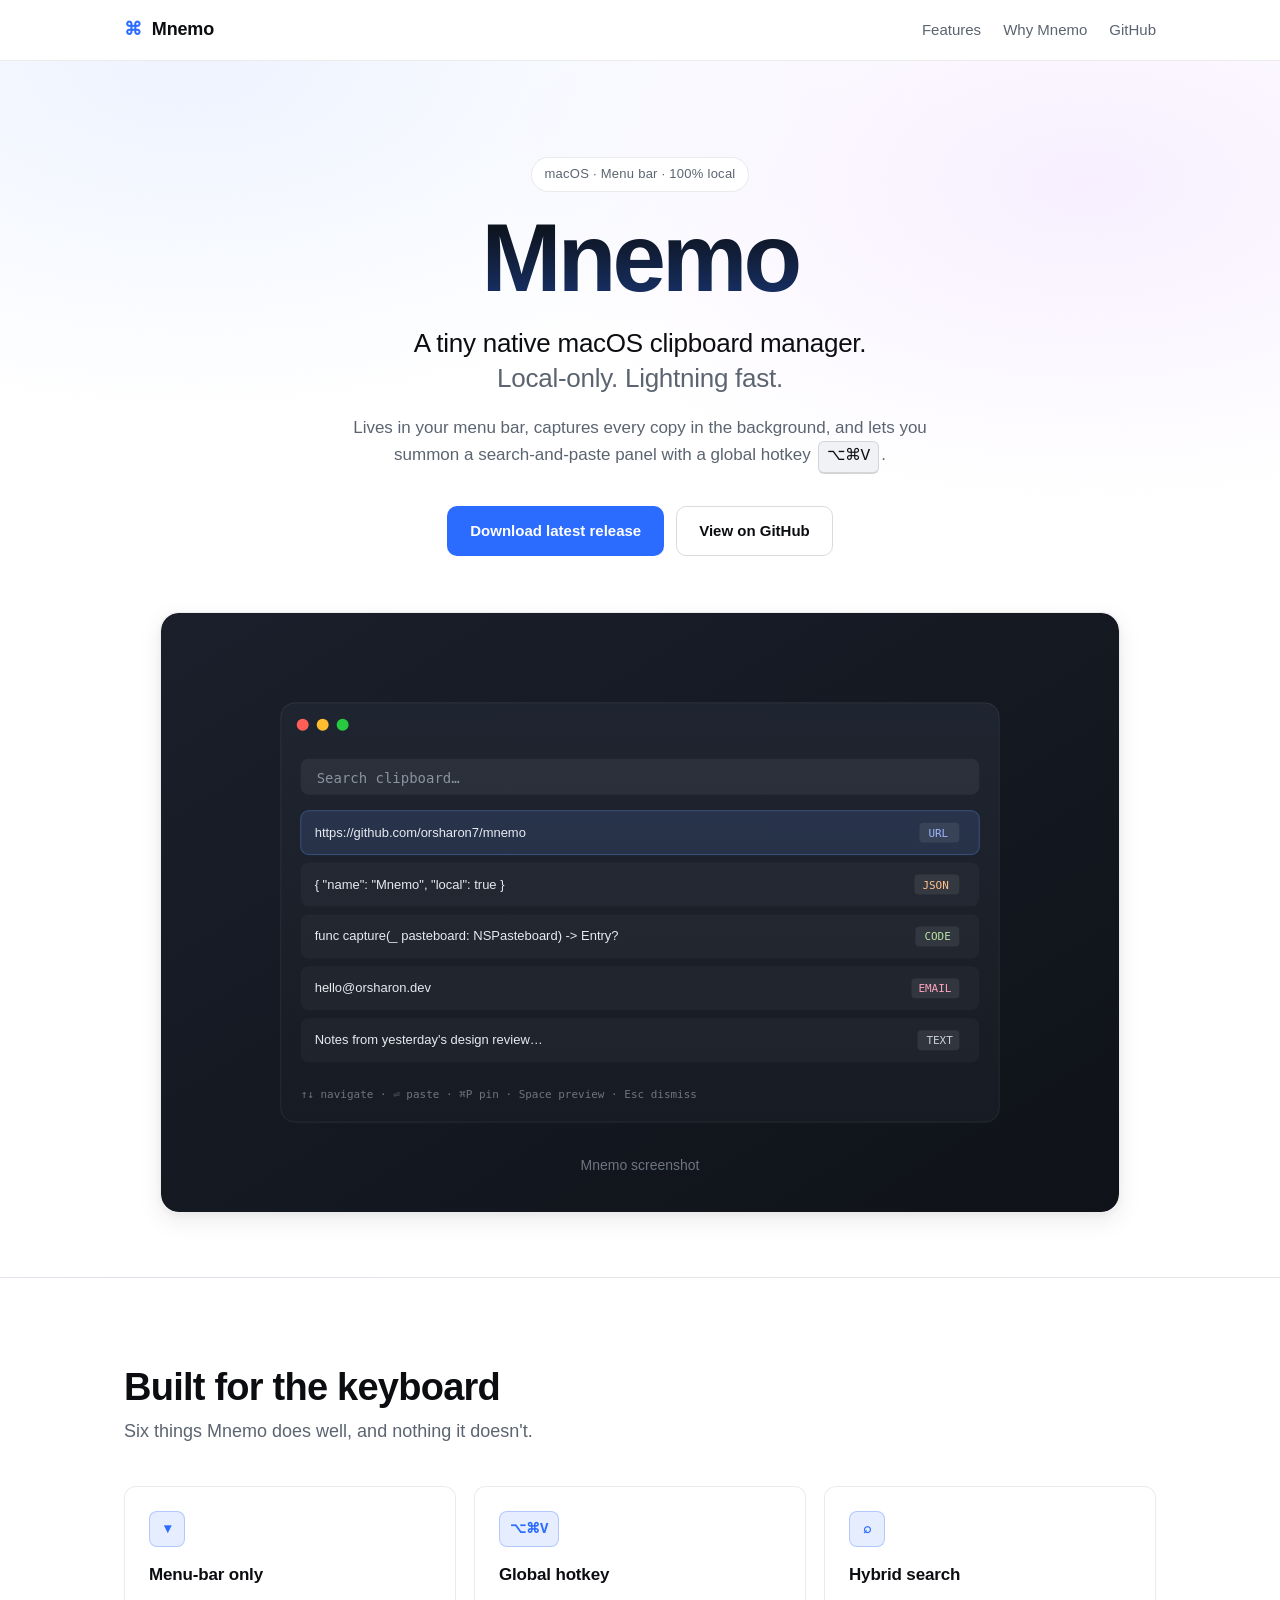
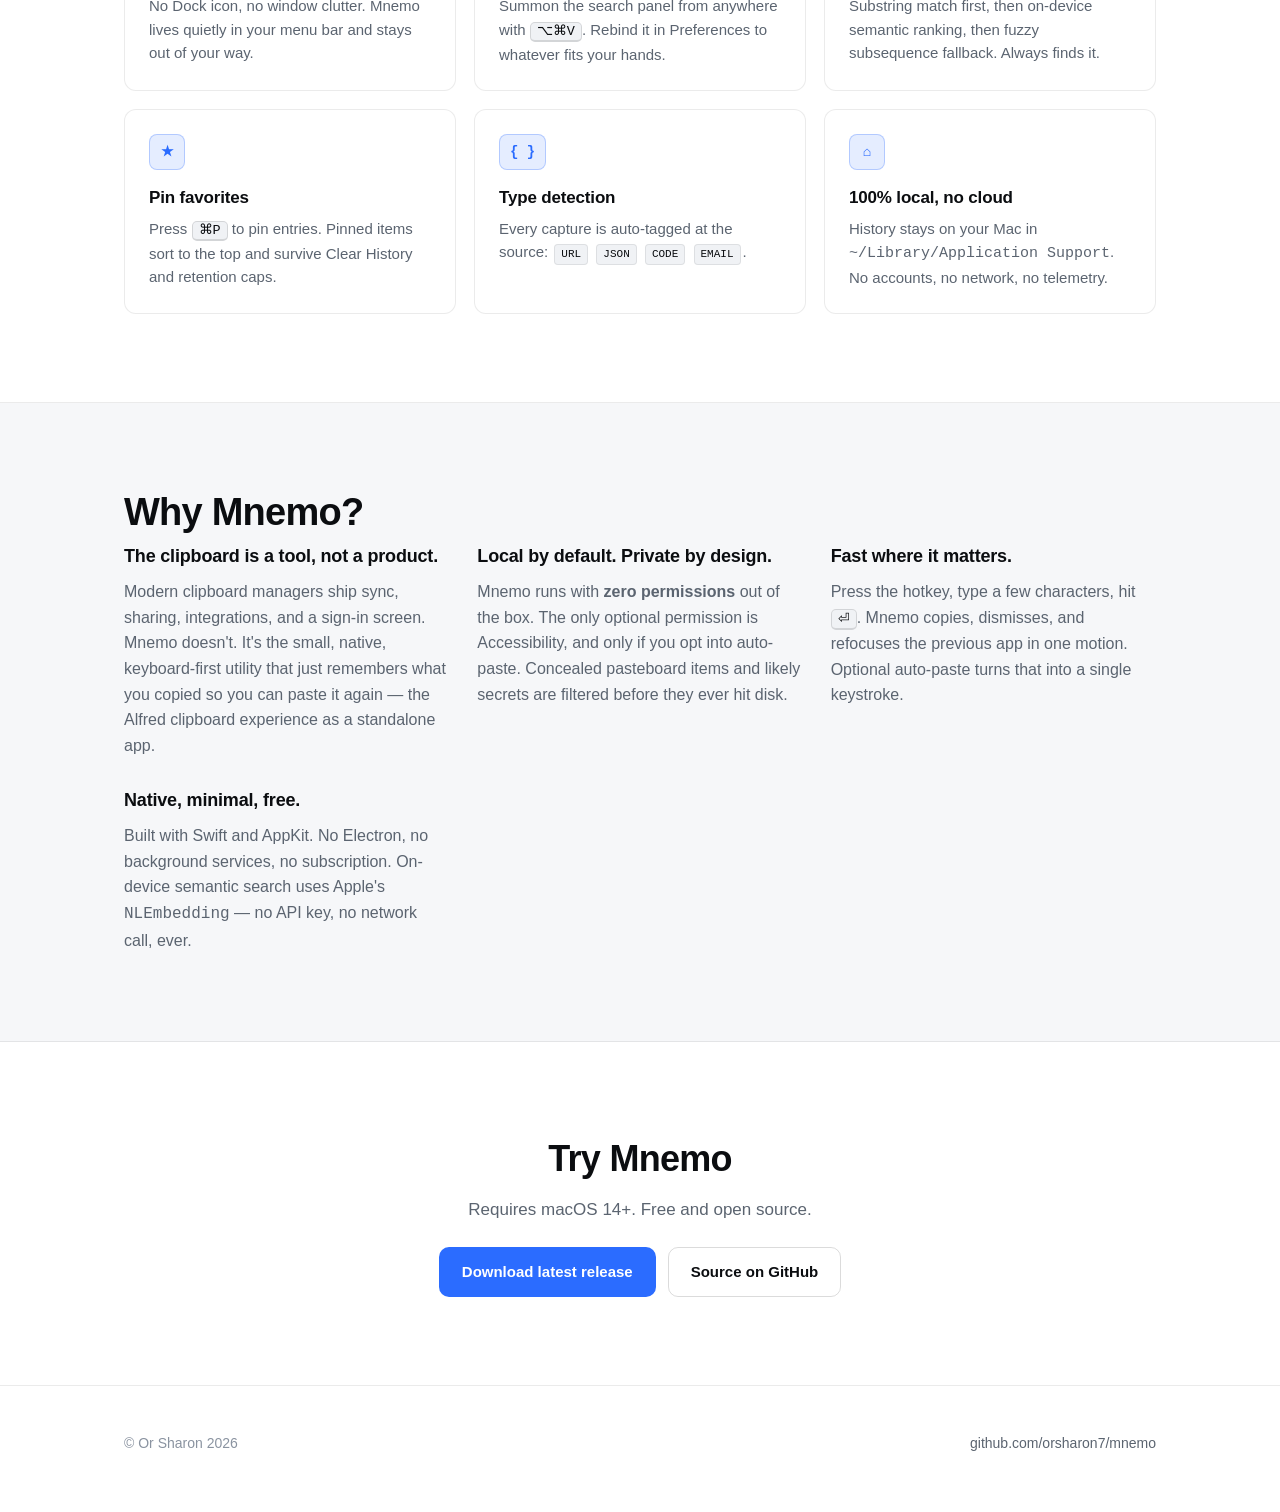
==== site/index.html @ ff79bc94 "feat: marketing landing page (closes #6)" ====
<!DOCTYPE html>
<html lang="en">
<head>
  <meta charset="UTF-8" />
  <meta name="viewport" content="width=device-width, initial-scale=1.0" />
  <title>Mnemo — A tiny native macOS clipboard manager</title>
  <meta name="description" content="A tiny native macOS clipboard manager. Local-only. Lightning fast. Menu-bar only, global hotkey, hybrid search with on-device semantic ranking." />
  <meta name="theme-color" content="#0b0d10" media="(prefers-color-scheme: dark)" />
  <meta name="theme-color" content="#ffffff" media="(prefers-color-scheme: light)" />
  <link rel="stylesheet" href="style.css" />
</head>
<body>
  <header class="nav">
    <div class="container nav-inner">
      <a class="brand" href="#">
        <span class="brand-mark" aria-hidden="true">⌘</span>
        <span class="brand-name">Mnemo</span>
      </a>
      <nav class="nav-links" aria-label="Primary">
        <a href="#features">Features</a>
        <a href="#why">Why Mnemo</a>
        <a href="https://github.com/orsharon7/mnemo" rel="noopener">GitHub</a>
      </nav>
    </div>
  </header>

  <main>
    <section class="hero">
      <div class="container hero-inner">
        <p class="eyebrow">macOS · Menu bar · 100% local</p>
        <h1 class="hero-title">Mnemo</h1>
        <p class="hero-tagline">A tiny native macOS clipboard manager.<br /><span class="muted">Local-only. Lightning fast.</span></p>
        <p class="hero-sub">
          Lives in your menu bar, captures every copy in the background, and lets you summon
          a search-and-paste panel with a global hotkey
          <kbd class="hotkey">⌥⌘V</kbd>.
        </p>
        <div class="cta-row">
          <a class="btn btn-primary" href="https://github.com/orsharon7/mnemo/releases/latest" rel="noopener">
            Download latest release
          </a>
          <a class="btn btn-ghost" href="https://github.com/orsharon7/mnemo" rel="noopener">
            View on GitHub
          </a>
        </div>
        <div class="hero-art" aria-hidden="true">
          <img src="assets/screenshot-placeholder.svg" alt="" loading="lazy" />
        </div>
      </div>
    </section>

    <section id="features" class="section">
      <div class="container">
        <h2 class="section-title">Built for the keyboard</h2>
        <p class="section-lede">Six things Mnemo does well, and nothing it doesn't.</p>
        <ul class="features">
          <li class="feature">
            <div class="feature-icon" aria-hidden="true">▾</div>
            <h3>Menu-bar only</h3>
            <p>No Dock icon, no window clutter. Mnemo lives quietly in your menu bar and stays out of your way.</p>
          </li>
          <li class="feature">
            <div class="feature-icon" aria-hidden="true">⌥⌘V</div>
            <h3>Global hotkey</h3>
            <p>Summon the search panel from anywhere with <kbd>⌥⌘V</kbd>. Rebind it in Preferences to whatever fits your hands.</p>
          </li>
          <li class="feature">
            <div class="feature-icon" aria-hidden="true">⌕</div>
            <h3>Hybrid search</h3>
            <p>Substring match first, then on-device semantic ranking, then fuzzy subsequence fallback. Always finds it.</p>
          </li>
          <li class="feature">
            <div class="feature-icon" aria-hidden="true">★</div>
            <h3>Pin favorites</h3>
            <p>Press <kbd>⌘P</kbd> to pin entries. Pinned items sort to the top and survive Clear History and retention caps.</p>
          </li>
          <li class="feature">
            <div class="feature-icon" aria-hidden="true">{ }</div>
            <h3>Type detection</h3>
            <p>Every capture is auto-tagged at the source: <span class="badge">URL</span> <span class="badge">JSON</span> <span class="badge">CODE</span> <span class="badge">EMAIL</span>.</p>
          </li>
          <li class="feature">
            <div class="feature-icon" aria-hidden="true">⌂</div>
            <h3>100% local, no cloud</h3>
            <p>History stays on your Mac in <code>~/Library/Application Support</code>. No accounts, no network, no telemetry.</p>
          </li>
        </ul>
      </div>
    </section>

    <section id="why" class="section section-alt">
      <div class="container">
        <h2 class="section-title">Why Mnemo?</h2>
        <div class="why-grid">
          <div class="why-item">
            <h3>The clipboard is a tool, not a product.</h3>
            <p>
              Modern clipboard managers ship sync, sharing, integrations, and a sign-in screen.
              Mnemo doesn't. It's the small, native, keyboard-first utility that just remembers
              what you copied so you can paste it again — the Alfred clipboard experience as a
              standalone app.
            </p>
          </div>
          <div class="why-item">
            <h3>Local by default. Private by design.</h3>
            <p>
              Mnemo runs with <strong>zero permissions</strong> out of the box. The only optional
              permission is Accessibility, and only if you opt into auto-paste. Concealed
              pasteboard items and likely secrets are filtered before they ever hit disk.
            </p>
          </div>
          <div class="why-item">
            <h3>Fast where it matters.</h3>
            <p>
              Press the hotkey, type a few characters, hit <kbd>⏎</kbd>. Mnemo copies, dismisses,
              and refocuses the previous app in one motion. Optional auto-paste turns that into
              a single keystroke.
            </p>
          </div>
          <div class="why-item">
            <h3>Native, minimal, free.</h3>
            <p>
              Built with Swift and AppKit. No Electron, no background services, no subscription.
              On-device semantic search uses Apple's <code>NLEmbedding</code> — no API key, no
              network call, ever.
            </p>
          </div>
        </div>
      </div>
    </section>

    <section class="section cta-section">
      <div class="container cta-block">
        <h2>Try Mnemo</h2>
        <p>Requires macOS 14+. Free and open source.</p>
        <div class="cta-row">
          <a class="btn btn-primary" href="https://github.com/orsharon7/mnemo/releases/latest" rel="noopener">
            Download latest release
          </a>
          <a class="btn btn-ghost" href="https://github.com/orsharon7/mnemo" rel="noopener">
            Source on GitHub
          </a>
        </div>
      </div>
    </section>
  </main>

  <footer class="footer">
    <div class="container footer-inner">
      <p>© Or Sharon 2026</p>
      <p><a href="https://github.com/orsharon7/mnemo" rel="noopener">github.com/orsharon7/mnemo</a></p>
    </div>
  </footer>
</body>
</html>
---- site/style.css ----
/* Mnemo landing page — minimal, native, dark-mode-friendly. */

:root {
  /* Light theme (default) */
  --bg: #ffffff;
  --bg-alt: #f6f7f9;
  --surface: #ffffff;
  --border: rgba(0, 0, 0, 0.08);
  --border-strong: rgba(0, 0, 0, 0.14);
  --text: #0b0d10;
  --text-muted: #5b6470;
  --text-faint: #8a93a0;
  --accent: #2b6cff;
  --accent-contrast: #ffffff;
  --kbd-bg: #f0f2f5;
  --kbd-border: rgba(0, 0, 0, 0.12);
  --hero-grad-a: #eef3ff;
  --hero-grad-b: #ffffff;
  --hero-grad-c: #f7efff;
  --shadow-sm: 0 1px 2px rgba(0, 0, 0, 0.04), 0 1px 1px rgba(0, 0, 0, 0.03);
  --shadow-md: 0 8px 24px rgba(0, 0, 0, 0.08), 0 2px 6px rgba(0, 0, 0, 0.04);
  --radius: 12px;
  --radius-lg: 18px;
  --mono: ui-monospace, "SF Mono", "JetBrains Mono", Menlo, Consolas, monospace;
  --sans: -apple-system, BlinkMacSystemFont, "SF Pro Text", "Segoe UI", Roboto, Helvetica, Arial, sans-serif;
}

@media (prefers-color-scheme: dark) {
  :root {
    --bg: #0b0d10;
    --bg-alt: #101317;
    --surface: #14181d;
    --border: rgba(255, 255, 255, 0.08);
    --border-strong: rgba(255, 255, 255, 0.16);
    --text: #f2f4f7;
    --text-muted: #aab2bd;
    --text-faint: #6c7682;
    --accent: #6c9bff;
    --accent-contrast: #0b0d10;
    --kbd-bg: #1a1f25;
    --kbd-border: rgba(255, 255, 255, 0.14);
    --hero-grad-a: #161a26;
    --hero-grad-b: #0b0d10;
    --hero-grad-c: #1a1422;
    --shadow-sm: 0 1px 2px rgba(0, 0, 0, 0.4);
    --shadow-md: 0 12px 40px rgba(0, 0, 0, 0.45), 0 2px 6px rgba(0, 0, 0, 0.35);
  }
}

* { box-sizing: border-box; }

html { scroll-behavior: smooth; }

body {
  margin: 0;
  font-family: var(--sans);
  font-size: 17px;
  line-height: 1.6;
  color: var(--text);
  background: var(--bg);
  -webkit-font-smoothing: antialiased;
  -moz-osx-font-smoothing: grayscale;
  text-rendering: optimizeLegibility;
}

a { color: var(--accent); text-decoration: none; }
a:hover { text-decoration: underline; }

code, kbd, .mono { font-family: var(--mono); }

.container {
  width: 100%;
  max-width: 1080px;
  margin: 0 auto;
  padding: 0 24px;
}

/* ── Nav ───────────────────────────────────────────── */
.nav {
  position: sticky;
  top: 0;
  z-index: 10;
  backdrop-filter: saturate(180%) blur(14px);
  -webkit-backdrop-filter: saturate(180%) blur(14px);
  background: color-mix(in srgb, var(--bg) 78%, transparent);
  border-bottom: 1px solid var(--border);
}
.nav-inner {
  display: flex;
  align-items: center;
  justify-content: space-between;
  height: 60px;
}
.brand {
  display: inline-flex;
  align-items: baseline;
  gap: 10px;
  color: var(--text);
  font-weight: 600;
  letter-spacing: -0.01em;
}
.brand:hover { text-decoration: none; }
.brand-mark {
  font-family: var(--mono);
  font-size: 18px;
  color: var(--accent);
}
.brand-name { font-size: 18px; }
.nav-links { display: flex; gap: 22px; }
.nav-links a {
  color: var(--text-muted);
  font-size: 15px;
}
.nav-links a:hover { color: var(--text); text-decoration: none; }

/* ── Hero ──────────────────────────────────────────── */
.hero {
  position: relative;
  padding: 96px 0 64px;
  background:
    radial-gradient(1100px 600px at 15% 0%, var(--hero-grad-a), transparent 60%),
    radial-gradient(900px 500px at 85% 10%, var(--hero-grad-c), transparent 65%),
    var(--bg);
  border-bottom: 1px solid var(--border);
  overflow: hidden;
}
.hero-inner { text-align: center; }
.eyebrow {
  display: inline-block;
  margin: 0 0 18px;
  padding: 6px 12px;
  font-size: 13px;
  letter-spacing: 0.02em;
  color: var(--text-muted);
  background: var(--surface);
  border: 1px solid var(--border);
  border-radius: 999px;
}
.hero-title {
  margin: 0;
  font-size: clamp(56px, 9vw, 96px);
  letter-spacing: -0.04em;
  line-height: 1;
  font-weight: 700;
  background: linear-gradient(180deg, var(--text), color-mix(in srgb, var(--text) 60%, var(--accent)));
  -webkit-background-clip: text;
  background-clip: text;
  -webkit-text-fill-color: transparent;
}
.hero-tagline {
  margin: 20px auto 0;
  max-width: 640px;
  font-size: clamp(20px, 2.4vw, 26px);
  line-height: 1.35;
  letter-spacing: -0.01em;
  font-weight: 500;
}
.hero-tagline .muted { color: var(--text-muted); font-weight: 400; }
.hero-sub {
  margin: 18px auto 32px;
  max-width: 620px;
  color: var(--text-muted);
  font-size: 17px;
}

.cta-row {
  display: flex;
  flex-wrap: wrap;
  gap: 12px;
  justify-content: center;
}

.btn {
  display: inline-flex;
  align-items: center;
  justify-content: center;
  padding: 12px 22px;
  border-radius: 10px;
  font-weight: 600;
  font-size: 15px;
  border: 1px solid transparent;
  transition: transform 80ms ease, background 120ms ease, border-color 120ms ease, color 120ms ease;
  cursor: pointer;
  text-decoration: none;
}
.btn:hover { text-decoration: none; transform: translateY(-1px); }
.btn:active { transform: translateY(0); }
.btn-primary {
  background: var(--accent);
  color: var(--accent-contrast);
}
.btn-primary:hover {
  background: color-mix(in srgb, var(--accent) 88%, black);
}
.btn-ghost {
  background: transparent;
  color: var(--text);
  border-color: var(--border-strong);
}
.btn-ghost:hover {
  background: var(--surface);
  border-color: var(--text-faint);
}

.hotkey {
  display: inline-block;
  font-family: var(--mono);
  font-size: 0.95em;
  padding: 2px 8px;
  margin: 0 2px;
  background: var(--kbd-bg);
  border: 1px solid var(--kbd-border);
  border-bottom-width: 2px;
  border-radius: 6px;
  color: var(--text);
}

kbd {
  font-family: var(--mono);
  font-size: 0.9em;
  padding: 1px 6px;
  background: var(--kbd-bg);
  border: 1px solid var(--kbd-border);
  border-bottom-width: 2px;
  border-radius: 5px;
  color: var(--text);
}

.hero-art {
  margin-top: 56px;
  display: flex;
  justify-content: center;
}
.hero-art img {
  width: min(960px, 100%);
  height: auto;
  border-radius: var(--radius-lg);
  box-shadow: var(--shadow-md);
  border: 1px solid var(--border);
}

/* ── Sections ──────────────────────────────────────── */
.section {
  padding: 88px 0;
  border-bottom: 1px solid var(--border);
}
.section-alt { background: var(--bg-alt); }
.section-title {
  margin: 0 0 8px;
  font-size: clamp(28px, 3.4vw, 38px);
  letter-spacing: -0.02em;
  line-height: 1.15;
}
.section-lede {
  margin: 0 0 40px;
  color: var(--text-muted);
  font-size: 18px;
  max-width: 640px;
}

/* ── Features ──────────────────────────────────────── */
.features {
  list-style: none;
  margin: 0;
  padding: 0;
  display: grid;
  grid-template-columns: repeat(auto-fit, minmax(280px, 1fr));
  gap: 18px;
}
.feature {
  background: var(--surface);
  border: 1px solid var(--border);
  border-radius: var(--radius);
  padding: 24px;
  transition: border-color 160ms ease, transform 160ms ease, box-shadow 160ms ease;
}
.feature:hover {
  border-color: var(--border-strong);
  transform: translateY(-2px);
  box-shadow: var(--shadow-sm);
}
.feature-icon {
  display: inline-flex;
  align-items: center;
  justify-content: center;
  min-width: 36px;
  height: 36px;
  padding: 0 10px;
  margin-bottom: 14px;
  font-family: var(--mono);
  font-size: 14px;
  font-weight: 600;
  color: var(--accent);
  background: color-mix(in srgb, var(--accent) 12%, transparent);
  border: 1px solid color-mix(in srgb, var(--accent) 28%, transparent);
  border-radius: 8px;
}
.feature h3 {
  margin: 0 0 6px;
  font-size: 17px;
  letter-spacing: -0.01em;
}
.feature p {
  margin: 0;
  color: var(--text-muted);
  font-size: 15px;
  line-height: 1.55;
}

.badge {
  display: inline-block;
  font-family: var(--mono);
  font-size: 11px;
  padding: 1px 6px;
  margin: 0 2px;
  border-radius: 4px;
  background: var(--kbd-bg);
  color: var(--text);
  border: 1px solid var(--border);
}

/* ── Why grid ──────────────────────────────────────── */
.why-grid {
  display: grid;
  grid-template-columns: repeat(auto-fit, minmax(300px, 1fr));
  gap: 28px;
}
.why-item h3 {
  margin: 0 0 8px;
  font-size: 18px;
  letter-spacing: -0.01em;
}
.why-item p {
  margin: 0;
  color: var(--text-muted);
  font-size: 16px;
}

/* ── CTA section ───────────────────────────────────── */
.cta-section { text-align: center; }
.cta-block h2 {
  margin: 0 0 8px;
  font-size: clamp(28px, 3.4vw, 36px);
  letter-spacing: -0.02em;
}
.cta-block p {
  margin: 0 0 24px;
  color: var(--text-muted);
}

/* ── Footer ────────────────────────────────────────── */
.footer {
  padding: 32px 0 48px;
  color: var(--text-faint);
  font-size: 14px;
}
.footer-inner {
  display: flex;
  justify-content: space-between;
  flex-wrap: wrap;
  gap: 8px;
}
.footer a { color: var(--text-muted); }

/* ── Responsive tweaks ─────────────────────────────── */
@media (max-width: 640px) {
  .hero { padding: 72px 0 48px; }
  .section { padding: 64px 0; }
  .nav-links { gap: 16px; }
  .nav-links a:first-child { display: none; }
}
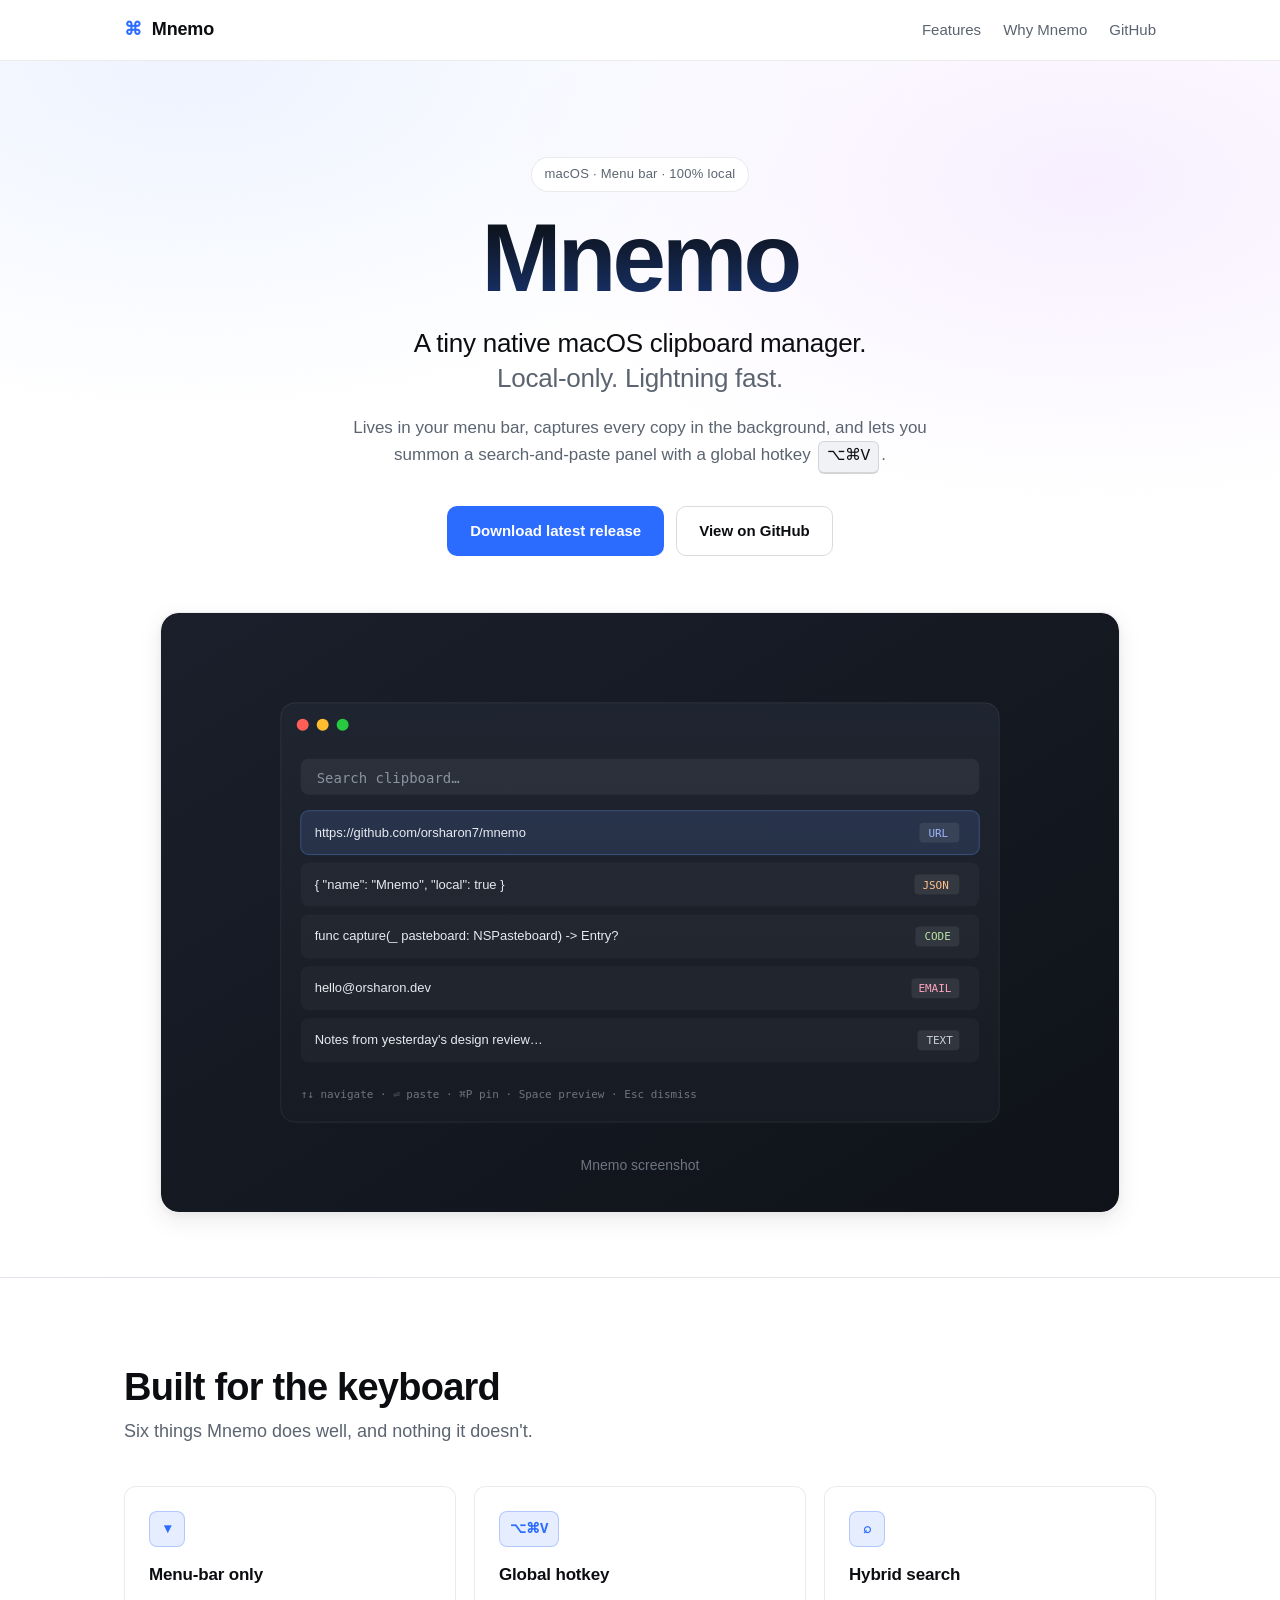
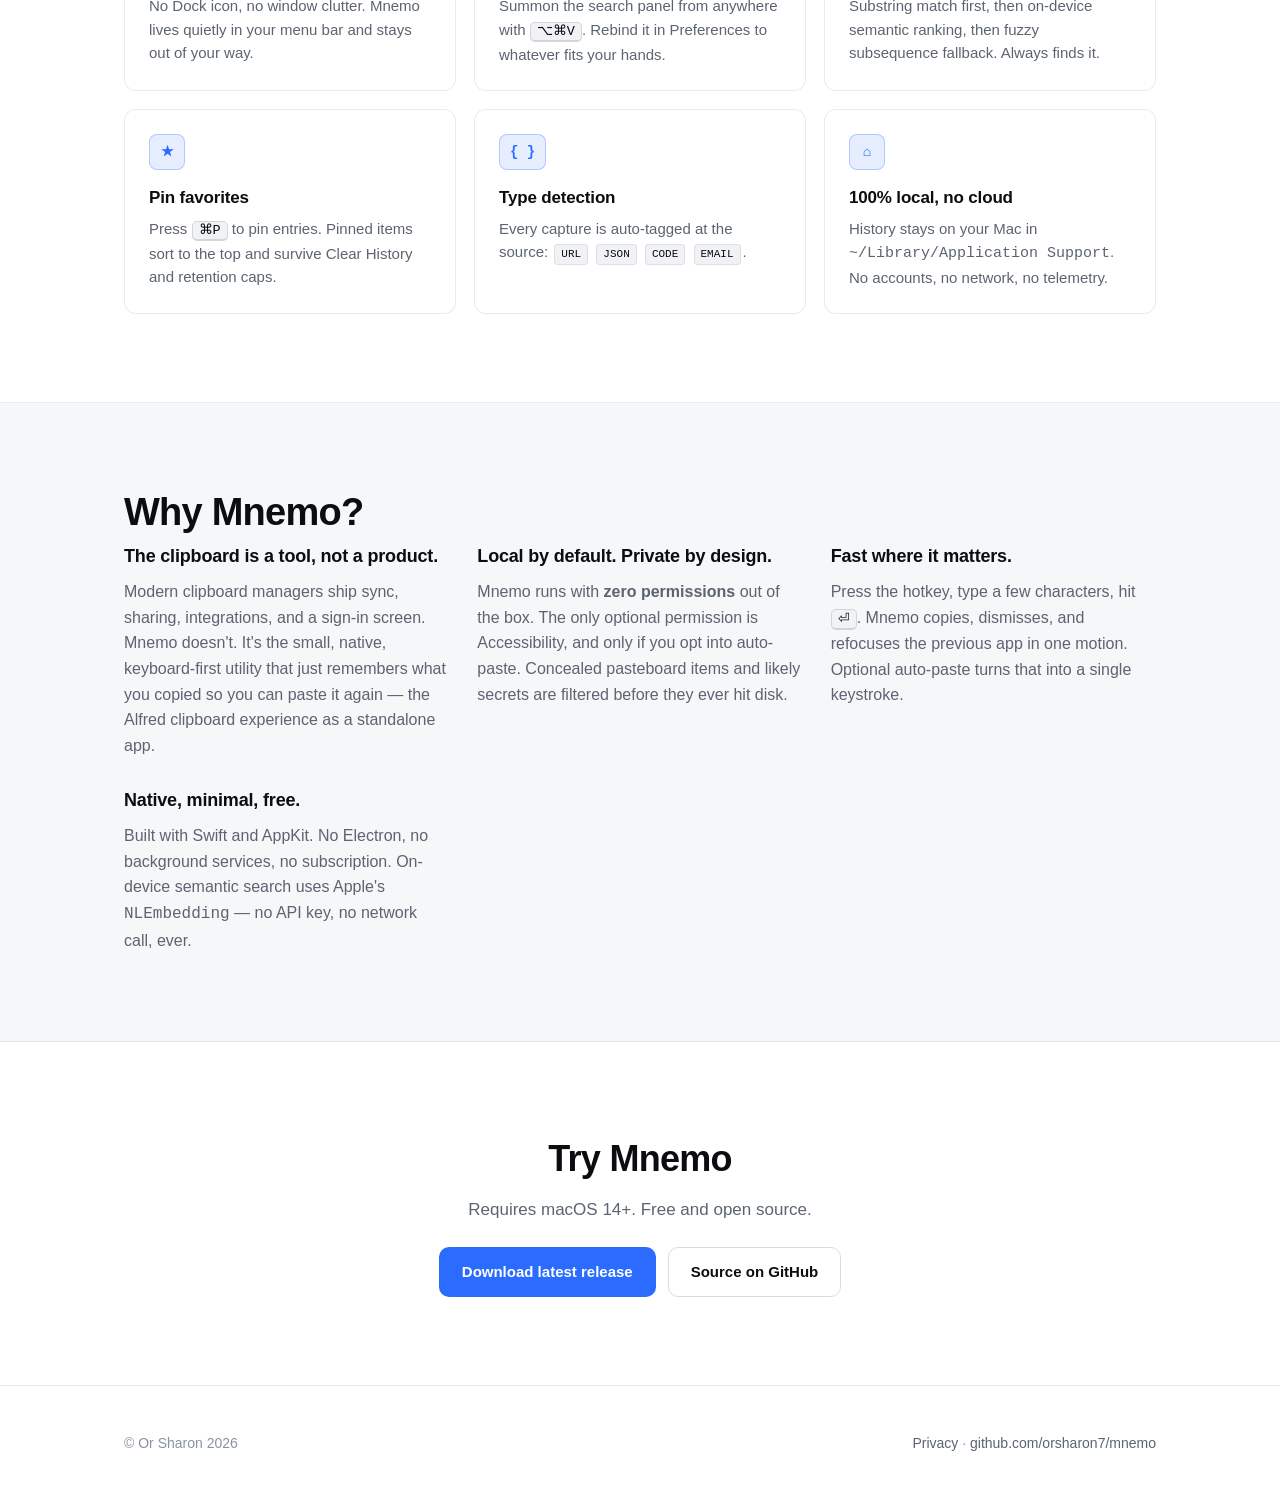
==== commit 27967346: "fix: address Copilot review comments" ====
--- a/site/index.html
+++ b/site/index.html
@@ -36,7 +36,7 @@
           <kbd class="hotkey">⌥⌘V</kbd>.
         </p>
         <div class="cta-row">
-          <a class="btn btn-primary" href="https://github.com/orsharon7/mnemo/releases/latest" rel="noopener">
+          <a class="btn btn-primary" href="https://github.com/orsharon7/mnemo/releases/latest/download/Mnemo.dmg" rel="noopener">
             Download latest release
           </a>
           <a class="btn btn-ghost" href="https://github.com/orsharon7/mnemo" rel="noopener">
@@ -44,7 +44,7 @@
           </a>
         </div>
         <div class="hero-art" aria-hidden="true">
-          <img src="assets/screenshot-placeholder.svg" alt="" loading="lazy" />
+          <img src="assets/screenshot-placeholder.svg" alt="" fetchpriority="high" />
         </div>
       </div>
     </section>
@@ -134,7 +134,7 @@
         <h2>Try Mnemo</h2>
         <p>Requires macOS 14+. Free and open source.</p>
         <div class="cta-row">
-          <a class="btn btn-primary" href="https://github.com/orsharon7/mnemo/releases/latest" rel="noopener">
+          <a class="btn btn-primary" href="https://github.com/orsharon7/mnemo/releases/latest/download/Mnemo.dmg" rel="noopener">
             Download latest release
           </a>
           <a class="btn btn-ghost" href="https://github.com/orsharon7/mnemo" rel="noopener">
@@ -148,7 +148,7 @@
   <footer class="footer">
     <div class="container footer-inner">
       <p>© Or Sharon 2026</p>
-      <p><a href="https://github.com/orsharon7/mnemo" rel="noopener">github.com/orsharon7/mnemo</a></p>
+      <p><a href="privacy.html">Privacy</a> · <a href="https://github.com/orsharon7/mnemo" rel="noopener">github.com/orsharon7/mnemo</a></p>
     </div>
   </footer>
 </body>
--- a/site/style.css
+++ b/site/style.css
@@ -15,7 +15,6 @@
   --kbd-bg: #f0f2f5;
   --kbd-border: rgba(0, 0, 0, 0.12);
   --hero-grad-a: #eef3ff;
-  --hero-grad-b: #ffffff;
   --hero-grad-c: #f7efff;
   --shadow-sm: 0 1px 2px rgba(0, 0, 0, 0.04), 0 1px 1px rgba(0, 0, 0, 0.03);
   --shadow-md: 0 8px 24px rgba(0, 0, 0, 0.08), 0 2px 6px rgba(0, 0, 0, 0.04);
@@ -40,7 +39,6 @@
     --kbd-bg: #1a1f25;
     --kbd-border: rgba(255, 255, 255, 0.14);
     --hero-grad-a: #161a26;
-    --hero-grad-b: #0b0d10;
     --hero-grad-c: #1a1422;
     --shadow-sm: 0 1px 2px rgba(0, 0, 0, 0.4);
     --shadow-md: 0 12px 40px rgba(0, 0, 0, 0.45), 0 2px 6px rgba(0, 0, 0, 0.35);
@@ -82,6 +80,7 @@
   z-index: 10;
   backdrop-filter: saturate(180%) blur(14px);
   -webkit-backdrop-filter: saturate(180%) blur(14px);
+  background: var(--bg); /* fallback for browsers without color-mix() support */
   background: color-mix(in srgb, var(--bg) 78%, transparent);
   border-bottom: 1px solid var(--border);
 }
@@ -369,3 +368,9 @@
   .nav-links { gap: 16px; }
   .nav-links a:first-child { display: none; }
 }
+
+@media (prefers-reduced-motion: reduce) {
+  html { scroll-behavior: auto; }
+  .btn, .feature { transition: none; }
+  .btn:hover, .feature:hover { transform: none; }
+}
